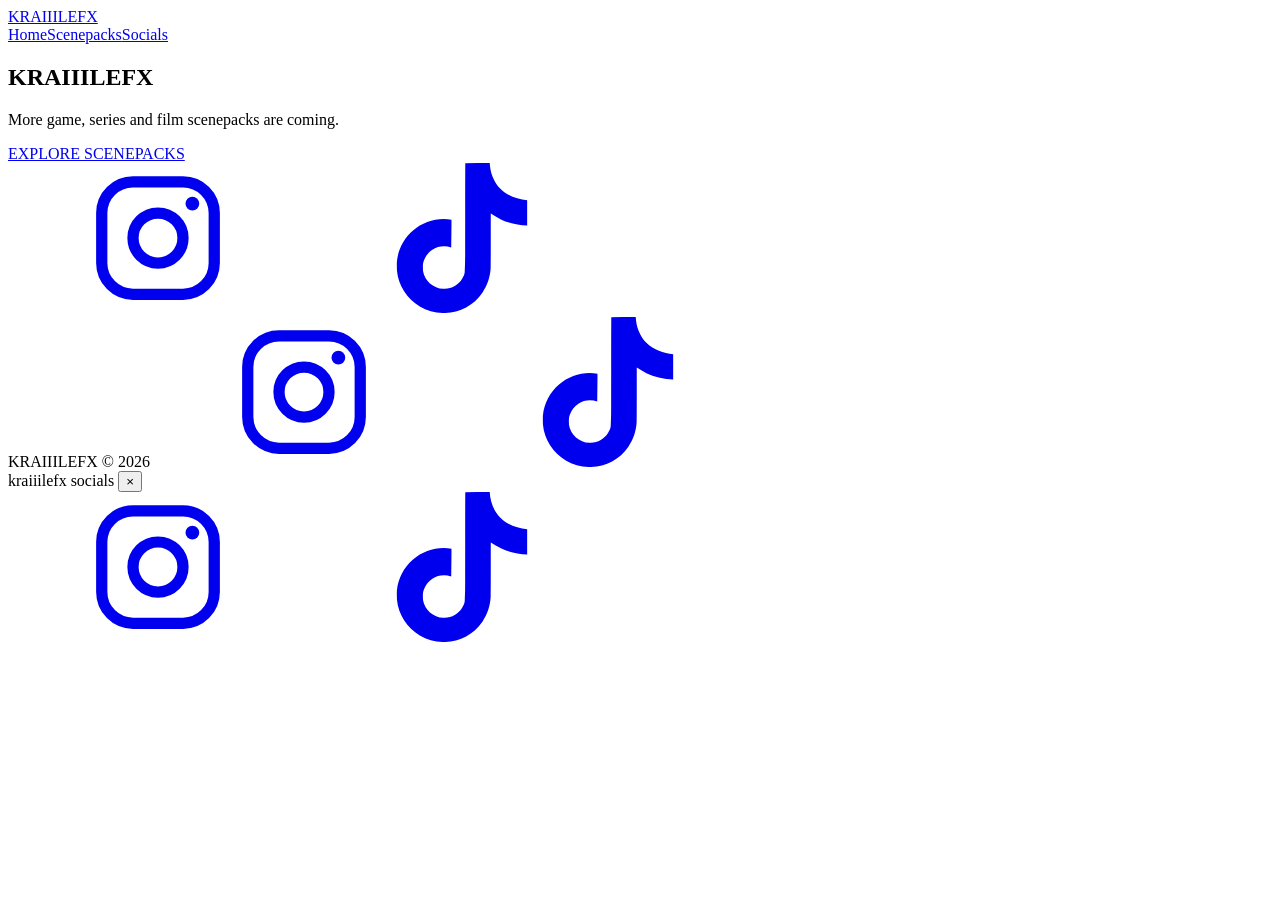
==== data/index.html @ 63c59c54 "Add files via upload" ====
<!DOCTYPE html>
<html lang="en">
<head>
<meta charset="utf-8">
<meta name="viewport" content="width=device-width, initial-scale=1, viewport-fit=cover">
<title>KRAIIILEFX | Video editor & scenepacks</title>
<meta name="description" content="KRAIIILEFX makes scenepacks from films, series, games and characters for video editors.">
<meta name="theme-color" content="#000000">
<link rel="preconnect" href="https://fonts.googleapis.com">
<link rel="preconnect" href="https://fonts.gstatic.com" crossorigin>
<link href="https://fonts.googleapis.com/css2?family=Instrument+Sans:wght@400;500;600&family=Unbounded:wght@300;400;500;600&display=swap" rel="stylesheet">
<link rel="stylesheet" href="assets/css/style.css?v=3">
<link rel="stylesheet" href="assets/css/custom.css?v=3">
</head>
<body>

<!-- Sosyal ikon seti (sayfada bir kez tanımlanır, her yerde <use> ile kullanılır) -->
<svg width="0" height="0" style="position:absolute" aria-hidden="true">
  <symbol id="i-ig" viewBox="0 0 24 24">
    <g fill="none" stroke="currentColor" stroke-width="1.8">
      <rect x="3" y="3" width="18" height="18" rx="5"/>
      <circle cx="12" cy="12" r="4"/>
    </g>
    <circle cx="17.5" cy="6.5" r="1.1" fill="currentColor"/>
  </symbol>
  <symbol id="i-tt" viewBox="0 0 24 24">
    <path fill="currentColor" d="M12.525.02c1.31-.02 2.61-.01 3.91-.02.08 1.53.63 3.09 1.75 4.17 1.12 1.11 2.7 1.62 4.24 1.79v4.03c-1.44-.05-2.89-.35-4.2-.97-.57-.26-1.1-.59-1.62-.93-.01 2.92.01 5.84-.02 8.75-.08 1.4-.54 2.79-1.35 3.94-1.31 1.92-3.58 3.17-5.91 3.21-1.43.08-2.86-.31-4.08-1.03-2.02-1.19-3.44-3.37-3.65-5.71-.02-.5-.03-1-.01-1.49.18-1.9 1.12-3.72 2.58-4.96 1.66-1.44 3.98-2.13 6.15-1.72.02 1.48-.04 2.96-.04 4.44-.99-.32-2.15-.23-3.02.37-.63.41-1.11 1.04-1.36 1.75-.21.51-.15 1.07-.14 1.61.24 1.64 1.82 3.02 3.5 2.87 1.12-.01 2.19-.66 2.77-1.61.19-.33.4-.67.41-1.06.1-1.79.06-3.57.07-5.36.01-4.03-.01-8.05.02-12.07z"/>
  </symbol>
</svg>

<header class="top"><div class="wrap">
<a class="logo" href="index.html">KRAIIILEFX</a>
<nav class="nav" aria-label="Main"><a href="index.html" aria-current="page">Home</a><a href="scenepacks.html">Scenepacks</a><a href="#" id="socialsBtn">Socials</a></nav>
</div></header>
<main>
<section class="hero"><div class="wrap">
<h1 class="mark" aria-label="KRAIIILEFX"><span style="animation-delay:0.00s">K</span><span style="animation-delay:0.05s">R</span><span style="animation-delay:0.10s">A</span><span style="animation-delay:0.15s">I</span><span style="animation-delay:0.20s">I</span><span style="animation-delay:0.25s">I</span><span style="animation-delay:0.30s">L</span><span style="animation-delay:0.35s">E</span><span style="animation-delay:0.40s">F</span><span style="animation-delay:0.45s">X</span></h1>
<p class="lead">More game, series and film scenepacks are coming.</p>
<a class="btn" href="scenepacks.html">EXPLORE SCENEPACKS</a>
<div class="social-links">
  <a href="https://www.instagram.com/kraiiilefx/" target="_blank" rel="noopener noreferrer" aria-label="Instagram"><svg aria-hidden="true"><use href="#i-ig"/></svg></a>
  <a href="https://www.tiktok.com/@kraiiilefx?lang=tr-TR" target="_blank" rel="noopener noreferrer" aria-label="TikTok"><svg aria-hidden="true"><use href="#i-tt"/></svg></a>
</div>
</div></section>
</main>
<footer><div class="wrap"><span>KRAIIILEFX &copy; <span id="year">2026</span></span>
<span class="social-links">
  <a href="https://www.instagram.com/kraiiilefx/" target="_blank" rel="noopener noreferrer" aria-label="Instagram"><svg aria-hidden="true"><use href="#i-ig"/></svg></a>
  <a href="https://www.tiktok.com/@kraiiilefx?lang=tr-TR" target="_blank" rel="noopener noreferrer" aria-label="TikTok"><svg aria-hidden="true"><use href="#i-tt"/></svg></a>
</span></div></footer>

<div class="socials-modal" id="socialsModal" aria-hidden="true">
  <div class="socials-box" role="dialog" aria-label="kraiiilefx socials">
    <div class="socials-title">
      kraiiilefx socials
      <button class="socials-close" id="socialsClose" aria-label="Close">&times;</button>
    </div>
    <div class="socials-icons">
      <a href="https://www.instagram.com/kraiiilefx/" target="_blank" rel="noopener noreferrer" aria-label="Instagram"><svg aria-hidden="true"><use href="#i-ig"/></svg></a>
      <a href="https://www.tiktok.com/@kraiiilefx?lang=tr-TR" target="_blank" rel="noopener noreferrer" aria-label="TikTok"><svg aria-hidden="true"><use href="#i-tt"/></svg></a>
    </div>
  </div>
</div>

<script src="assets/js/app.js?v=3" defer></script>
<script>
(function () {
  var modal = document.getElementById('socialsModal');
  var openBtn = document.getElementById('socialsBtn');
  var closeBtn = document.getElementById('socialsClose');
  function open(e) { if (e) e.preventDefault(); modal.classList.add('open'); modal.setAttribute('aria-hidden', 'false'); }
  function close() { modal.classList.remove('open'); modal.setAttribute('aria-hidden', 'true'); }
  openBtn.addEventListener('click', open);
  closeBtn.addEventListener('click', close);
  modal.addEventListener('click', function (e) { if (e.target === modal) close(); });
  document.addEventListener('keydown', function (e) { if (e.key === 'Escape') close(); });
})();
</script>
</body>
</html>
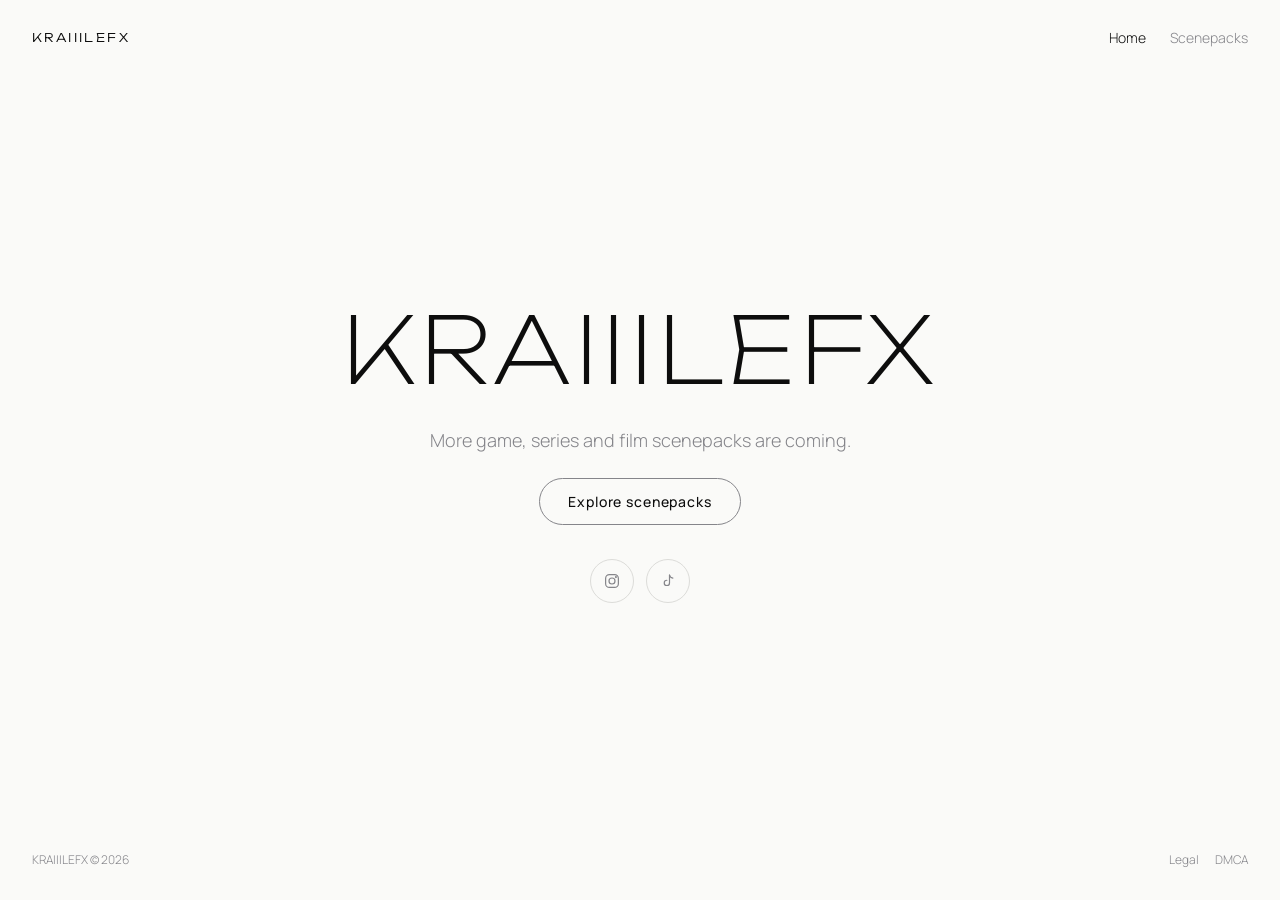
==== commit bd8bbccd: "Update index.html" ====
--- a/data/index.html
+++ b/data/index.html
@@ -3,78 +3,105 @@
 <head>
 <meta charset="utf-8">
 <meta name="viewport" content="width=device-width, initial-scale=1, viewport-fit=cover">
-<title>KRAIIILEFX | Video editor & scenepacks</title>
-<meta name="description" content="KRAIIILEFX makes scenepacks from films, series, games and characters for video editors.">
-<meta name="theme-color" content="#000000">
-<link rel="preconnect" href="https://fonts.googleapis.com">
-<link rel="preconnect" href="https://fonts.gstatic.com" crossorigin>
-<link href="https://fonts.googleapis.com/css2?family=Instrument+Sans:wght@400;500;600&family=Unbounded:wght@300;400;500;600&display=swap" rel="stylesheet">
-<link rel="stylesheet" href="assets/css/style.css?v=3">
-<link rel="stylesheet" href="assets/css/custom.css?v=3">
+<title>KRAIIILEFX</title>
+<link href="https://fonts.googleapis.com/css2?family=Manrope:wght@300;500&family=Unbounded:wght@200;300&display=swap" rel="stylesheet">
+<style>
+:root{--bg:#0d0d0d;--fg:#ffffff;--mute:#7a7a7e;--line:#2e2e30;box-sizing:border-box;padding-top:env(safe-area-inset-top,0px);padding-bottom:env(safe-area-inset-bottom,0px);color-scheme:dark}
+html{scroll-padding-top:env(safe-area-inset-top,0px)}
+@media (prefers-color-scheme:light){:root:not([data-theme="dark"]){--bg:#fafaf8;--fg:#0d0d0d;--mute:#85858a;--line:#dcdcd9;color-scheme:light}}
+*{box-sizing:border-box}
+body{margin:0;min-height:100vh;background:var(--bg);color:var(--fg);font-family:'Manrope',system-ui,sans-serif;font-weight:300;display:flex;flex-direction:column;text-align:center}
+header{display:flex;justify-content:space-between;align-items:center;padding:28px 32px;font-size:14px}
+header .m{font-family:'Unbounded','Manrope',sans-serif;font-weight:300;letter-spacing:.2em;font-size:12px}
+header a{color:var(--mute);text-decoration:none;margin-left:24px}
+header a:hover,header a.on{color:var(--fg)}
+main{flex:1;display:flex;align-items:center;justify-content:center;padding:24px}
+.stage{width:min(860px,94vw)}
+h1{margin:0;font-family:'Unbounded','Manrope',system-ui,sans-serif;font-weight:200;font-size:clamp(28px,8.2vw,92px);letter-spacing:.05em;line-height:1.1;color:var(--fg);white-space:nowrap}
+.tag{margin:28px 0 0;font-size:18px;color:var(--mute)}
+.btn{display:inline-block;margin-top:26px;padding:13px 28px;border:1px solid var(--mute);border-radius:999px;background:none;color:var(--fg);font:inherit;font-weight:500;font-size:14px;letter-spacing:.06em;cursor:pointer;transition:background .2s,color .2s}
+.btn:hover,.btn:focus-visible{background:var(--fg);color:var(--bg)}
+.tray{display:grid;grid-template-rows:0fr;transition:grid-template-rows .5s cubic-bezier(.3,.7,.2,1)}
+.tray>div{overflow:hidden;min-height:0}
+.stage:hover .tray,.stage:focus-within .tray,.stage.open .tray{grid-template-rows:1fr}
+.cards{display:grid;grid-template-columns:repeat(2,1fr);gap:12px;width:min(420px,100%);margin:0 auto;padding-top:30px;opacity:0;transition:opacity .4s .1s}
+.stage:hover .cards,.stage:focus-within .cards,.stage.open .cards{opacity:1}
+.card{aspect-ratio:4/5;background:none;border:1px solid var(--line);padding:0;cursor:pointer;position:relative;overflow:hidden;transition:border-color .25s}
+.card{display:block;color:#fff;text-decoration:none;text-align:left}
+.card i{position:absolute;inset:0;opacity:0;transition:opacity .35s}
+.card img{position:absolute;inset:0;width:100%;height:100%;object-fit:cover;display:block}
+.card:hover i,.card:focus-visible i{opacity:1}
+.card:hover,.card:focus-visible{border-color:var(--fg)}
+.card .lb{position:absolute;left:0;right:0;bottom:0;padding:40px 14px 14px;background:linear-gradient(to top,rgba(0,0,0,.78),transparent);display:flex;flex-direction:column;gap:3px}
+.card .lb b{font-weight:500;font-size:13px;letter-spacing:.04em}
+.card .lb small{font-size:11px;opacity:.7;letter-spacing:.06em}
+.card .lk{position:absolute;top:12px;right:12px;width:18px;height:18px;fill:none;stroke:#fff;stroke-width:1.6;stroke-linecap:round;stroke-linejoin:round;filter:drop-shadow(0 1px 3px rgba(0,0,0,.6))}
+.card.locked{cursor:default}
+.card.locked img{filter:grayscale(.6) brightness(.6)}
+@media (hover:none){.card i{opacity:1}}
+/* kart animasyonlari */
+.card{opacity:0;translate:0 22px;scale:1;box-shadow:0 0 0 rgba(0,0,0,0);
+  transition:opacity .55s calc(.15s + var(--i,0)*.12s) ease,translate .7s calc(.15s + var(--i,0)*.12s) cubic-bezier(.2,.8,.2,1),scale .45s cubic-bezier(.2,.8,.2,1),border-color .25s,box-shadow .45s}
+.stage:hover .card,.stage:focus-within .card,.stage.open .card{opacity:1;translate:0 0}
+.card:hover,.card:focus-visible{scale:1.04;box-shadow:0 18px 40px -12px rgba(0,0,0,.7)}
+.card img{transform:scale(1.14);transition:transform 1.1s cubic-bezier(.2,.8,.2,1)}
+.card:hover img,.card:focus-visible img{transform:scale(1)}
+.card .lb{transform:translateY(12px);opacity:0;transition:transform .45s .05s cubic-bezier(.2,.8,.2,1),opacity .45s .05s}
+.card:hover .lb,.card:focus-visible .lb{transform:none;opacity:1}
+@media (hover:none){.card .lb{transform:none;opacity:1}.card img{transform:none}}
+@media (prefers-reduced-motion:reduce){.card{opacity:1;translate:none}.card img,.card .lb{transform:none}}
+
+.soc{display:flex;gap:12px;justify-content:center;margin-top:34px}
+.soc a{width:44px;height:44px;border:1px solid var(--line);border-radius:50%;display:grid;place-items:center;color:var(--mute);transition:color .2s,border-color .2s}
+.soc a:hover{color:var(--fg);border-color:var(--mute)}
+.soc svg{width:18px;height:18px;fill:none;stroke:currentColor;stroke-width:1.6;stroke-linecap:round;stroke-linejoin:round}
+footer{padding:24px 32px 32px;font-size:12px;color:var(--mute);display:flex;justify-content:space-between;flex-wrap:wrap;gap:10px}
+footer a{color:inherit;text-decoration:none;margin-left:16px}
+footer a:hover{color:var(--fg)}
+:focus-visible{outline:1px solid var(--fg);outline-offset:4px}
+@media (max-width:640px){header{padding:20px}footer{padding:20px;justify-content:center}}
+@media (prefers-reduced-motion:reduce){*{transition:none!important}}
+</style>
 </head>
 <body>
+<header><span class="m">KRAIIILEFX</span><nav><a class="on" href="#">Home</a><a href="scenepacks.html">Scenepacks</a></nav></header>
 
-<!-- Sosyal ikon seti (sayfada bir kez tanımlanır, her yerde <use> ile kullanılır) -->
-<svg width="0" height="0" style="position:absolute" aria-hidden="true">
-  <symbol id="i-ig" viewBox="0 0 24 24">
-    <g fill="none" stroke="currentColor" stroke-width="1.8">
-      <rect x="3" y="3" width="18" height="18" rx="5"/>
-      <circle cx="12" cy="12" r="4"/>
-    </g>
-    <circle cx="17.5" cy="6.5" r="1.1" fill="currentColor"/>
-  </symbol>
-  <symbol id="i-tt" viewBox="0 0 24 24">
-    <path fill="currentColor" d="M12.525.02c1.31-.02 2.61-.01 3.91-.02.08 1.53.63 3.09 1.75 4.17 1.12 1.11 2.7 1.62 4.24 1.79v4.03c-1.44-.05-2.89-.35-4.2-.97-.57-.26-1.1-.59-1.62-.93-.01 2.92.01 5.84-.02 8.75-.08 1.4-.54 2.79-1.35 3.94-1.31 1.92-3.58 3.17-5.91 3.21-1.43.08-2.86-.31-4.08-1.03-2.02-1.19-3.44-3.37-3.65-5.71-.02-.5-.03-1-.01-1.49.18-1.9 1.12-3.72 2.58-4.96 1.66-1.44 3.98-2.13 6.15-1.72.02 1.48-.04 2.96-.04 4.44-.99-.32-2.15-.23-3.02.37-.63.41-1.11 1.04-1.36 1.75-.21.51-.15 1.07-.14 1.61.24 1.64 1.82 3.02 3.5 2.87 1.12-.01 2.19-.66 2.77-1.61.19-.33.4-.67.41-1.06.1-1.79.06-3.57.07-5.36.01-4.03-.01-8.05.02-12.07z"/>
-  </symbol>
-</svg>
+<main>
+<div class="stage" id="stage">
+<h1>KRAIIILEFX</h1>
+<p class="tag">More game, series and film scenepacks are coming.</p>
+<button class="btn" id="btn">Explore scenepacks</button>
+<div class="tray"><div><div class="cards" id="cards"></div></div></div>
+<div class="soc">
+  <a href="#" aria-label="Instagram"><svg viewBox="0 0 24 24"><rect x="3.5" y="3.5" width="17" height="17" rx="5"/><circle cx="12" cy="12" r="4"/><circle cx="17.2" cy="6.8" r=".6"/></svg></a>
+  <a href="#" aria-label="TikTok"><svg viewBox="0 0 24 24"><path d="M14 4v10.5a3.5 3.5 0 1 1-3.5-3.5"/><path d="M14 4c.4 2.4 2 3.9 4.5 4.1"/></svg></a>
+</div>
+</div>
+</main>
 
-<header class="top"><div class="wrap">
-<a class="logo" href="index.html">KRAIIILEFX</a>
-<nav class="nav" aria-label="Main"><a href="index.html" aria-current="page">Home</a><a href="scenepacks.html">Scenepacks</a><a href="#" id="socialsBtn">Socials</a></nav>
-</div></header>
-<main>
-<section class="hero"><div class="wrap">
-<h1 class="mark" aria-label="KRAIIILEFX"><span style="animation-delay:0.00s">K</span><span style="animation-delay:0.05s">R</span><span style="animation-delay:0.10s">A</span><span style="animation-delay:0.15s">I</span><span style="animation-delay:0.20s">I</span><span style="animation-delay:0.25s">I</span><span style="animation-delay:0.30s">L</span><span style="animation-delay:0.35s">E</span><span style="animation-delay:0.40s">F</span><span style="animation-delay:0.45s">X</span></h1>
-<p class="lead">More game, series and film scenepacks are coming.</p>
-<a class="btn" href="scenepacks.html">EXPLORE SCENEPACKS</a>
-<div class="social-links">
-  <a href="https://www.instagram.com/kraiiilefx/" target="_blank" rel="noopener noreferrer" aria-label="Instagram"><svg aria-hidden="true"><use href="#i-ig"/></svg></a>
-  <a href="https://www.tiktok.com/@kraiiilefx?lang=tr-TR" target="_blank" rel="noopener noreferrer" aria-label="TikTok"><svg aria-hidden="true"><use href="#i-tt"/></svg></a>
-</div>
-</div></section>
-</main>
-<footer><div class="wrap"><span>KRAIIILEFX &copy; <span id="year">2026</span></span>
-<span class="social-links">
-  <a href="https://www.instagram.com/kraiiilefx/" target="_blank" rel="noopener noreferrer" aria-label="Instagram"><svg aria-hidden="true"><use href="#i-ig"/></svg></a>
-  <a href="https://www.tiktok.com/@kraiiilefx?lang=tr-TR" target="_blank" rel="noopener noreferrer" aria-label="TikTok"><svg aria-hidden="true"><use href="#i-tt"/></svg></a>
-</span></div></footer>
-
-<div class="socials-modal" id="socialsModal" aria-hidden="true">
-  <div class="socials-box" role="dialog" aria-label="kraiiilefx socials">
-    <div class="socials-title">
-      kraiiilefx socials
-      <button class="socials-close" id="socialsClose" aria-label="Close">&times;</button>
-    </div>
-    <div class="socials-icons">
-      <a href="https://www.instagram.com/kraiiilefx/" target="_blank" rel="noopener noreferrer" aria-label="Instagram"><svg aria-hidden="true"><use href="#i-ig"/></svg></a>
-      <a href="https://www.tiktok.com/@kraiiilefx?lang=tr-TR" target="_blank" rel="noopener noreferrer" aria-label="TikTok"><svg aria-hidden="true"><use href="#i-tt"/></svg></a>
-    </div>
-  </div>
-</div>
-
-<script src="assets/js/app.js?v=3" defer></script>
+<footer><span>KRAIIILEFX © 2026</span><span><a href="#">Legal</a><a href="#">DMCA</a></span></footer>
 <script>
-(function () {
-  var modal = document.getElementById('socialsModal');
-  var openBtn = document.getElementById('socialsBtn');
-  var closeBtn = document.getElementById('socialsClose');
-  function open(e) { if (e) e.preventDefault(); modal.classList.add('open'); modal.setAttribute('aria-hidden', 'false'); }
-  function close() { modal.classList.remove('open'); modal.setAttribute('aria-hidden', 'true'); }
-  openBtn.addEventListener('click', open);
-  closeBtn.addEventListener('click', close);
-  modal.addEventListener('click', function (e) { if (e.target === modal) close(); });
-  document.addEventListener('keydown', function (e) { if (e.key === 'Escape') close(); });
-})();
+/* Her kare bir scenepack önizlemesi. Düzenlemek için sadece bu listeyi değiştir.
+   img: önizleme görseli yolu (boş bırakırsan renkli gradient görünür)
+   href: tıklayınca açılacak sayfa
+   locked: true ise kilit ikonu gösterir ("Coming soon") */
+const packs=[
+  {title:'Call of Duty',sub:'3 scenepacks',img:'assets/covers/call-of-duty.webp',href:'scenepacks.html#/Call%20of%20Duty',locked:false,g:['#7a4a58','#d9a6b4']},
+  {title:'Jon Bernthal',sub:'9 scenepacks',img:'assets/covers/jon-bernthal.webp',href:'scenepacks.html#/Jon%20Bernthal',locked:false,g:['#4a6a73','#9dbcc5']}
+];
+const cards=document.getElementById('cards'),stage=document.getElementById('stage');
+const lock='<svg class="lk" viewBox="0 0 24 24"><rect x="5" y="11" width="14" height="9" rx="2"/><path d="M8 11V8a4 4 0 0 1 8 0v3"/></svg>';
+packs.forEach((p,idx)=>{
+  const a=document.createElement('a');
+  a.className='card'+(p.locked?' locked':'');
+  a.href=p.href;a.style.setProperty('--i',idx);
+  a.setAttribute('aria-label','Scenepack: '+p.title);
+  const grad=`<span style="position:absolute;inset:0;background:linear-gradient(160deg,${p.g[0]},${p.g[1]})"></span>`;
+  const bg=grad+(p.img?`<img src="${p.img}" alt="" loading="lazy" onerror="this.remove()">`:'');
+  a.innerHTML=`<i>${bg}<span class="lb"><b>${p.title}</b>${p.sub?`<small>${p.sub}</small>`:''}</span>${p.locked?lock:''}</i>`;
+  cards.appendChild(a);
+});
+document.getElementById('btn').onclick=()=>stage.classList.toggle('open');
 </script>
 </body>
 </html>
